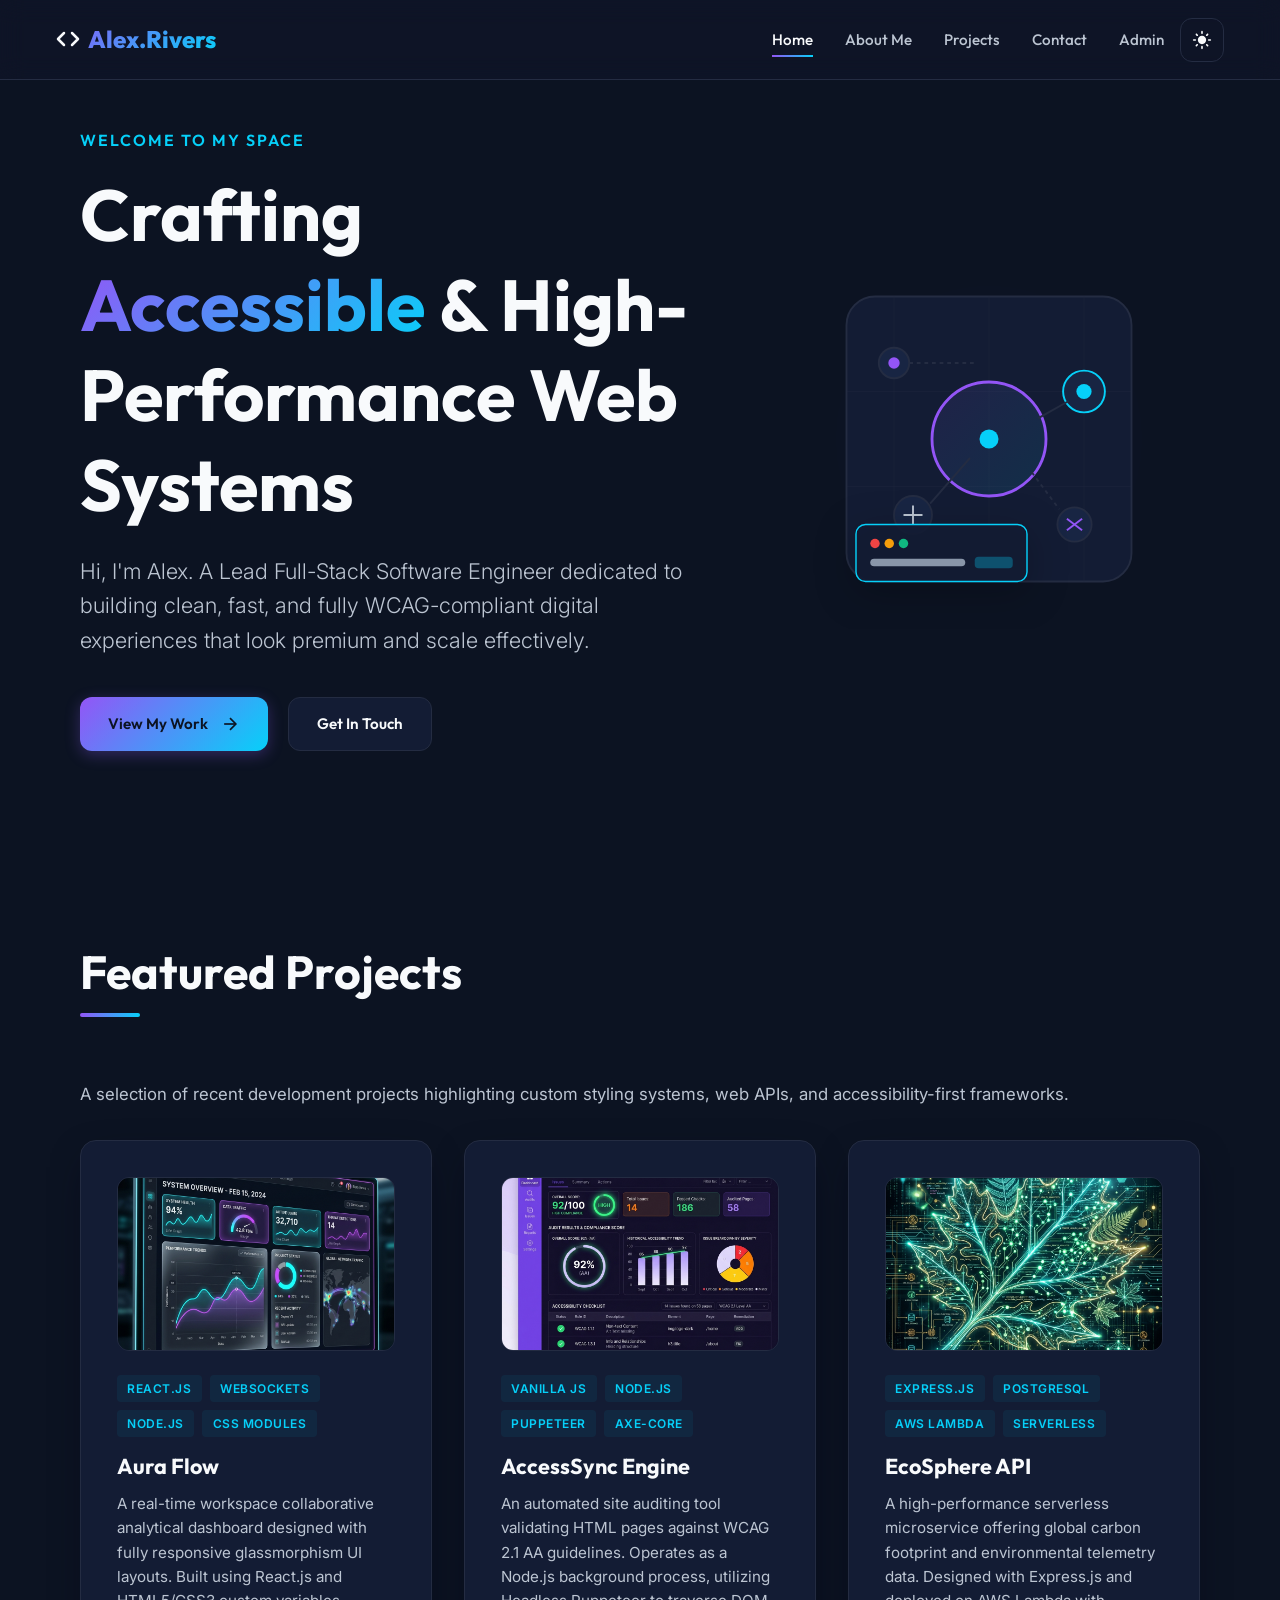
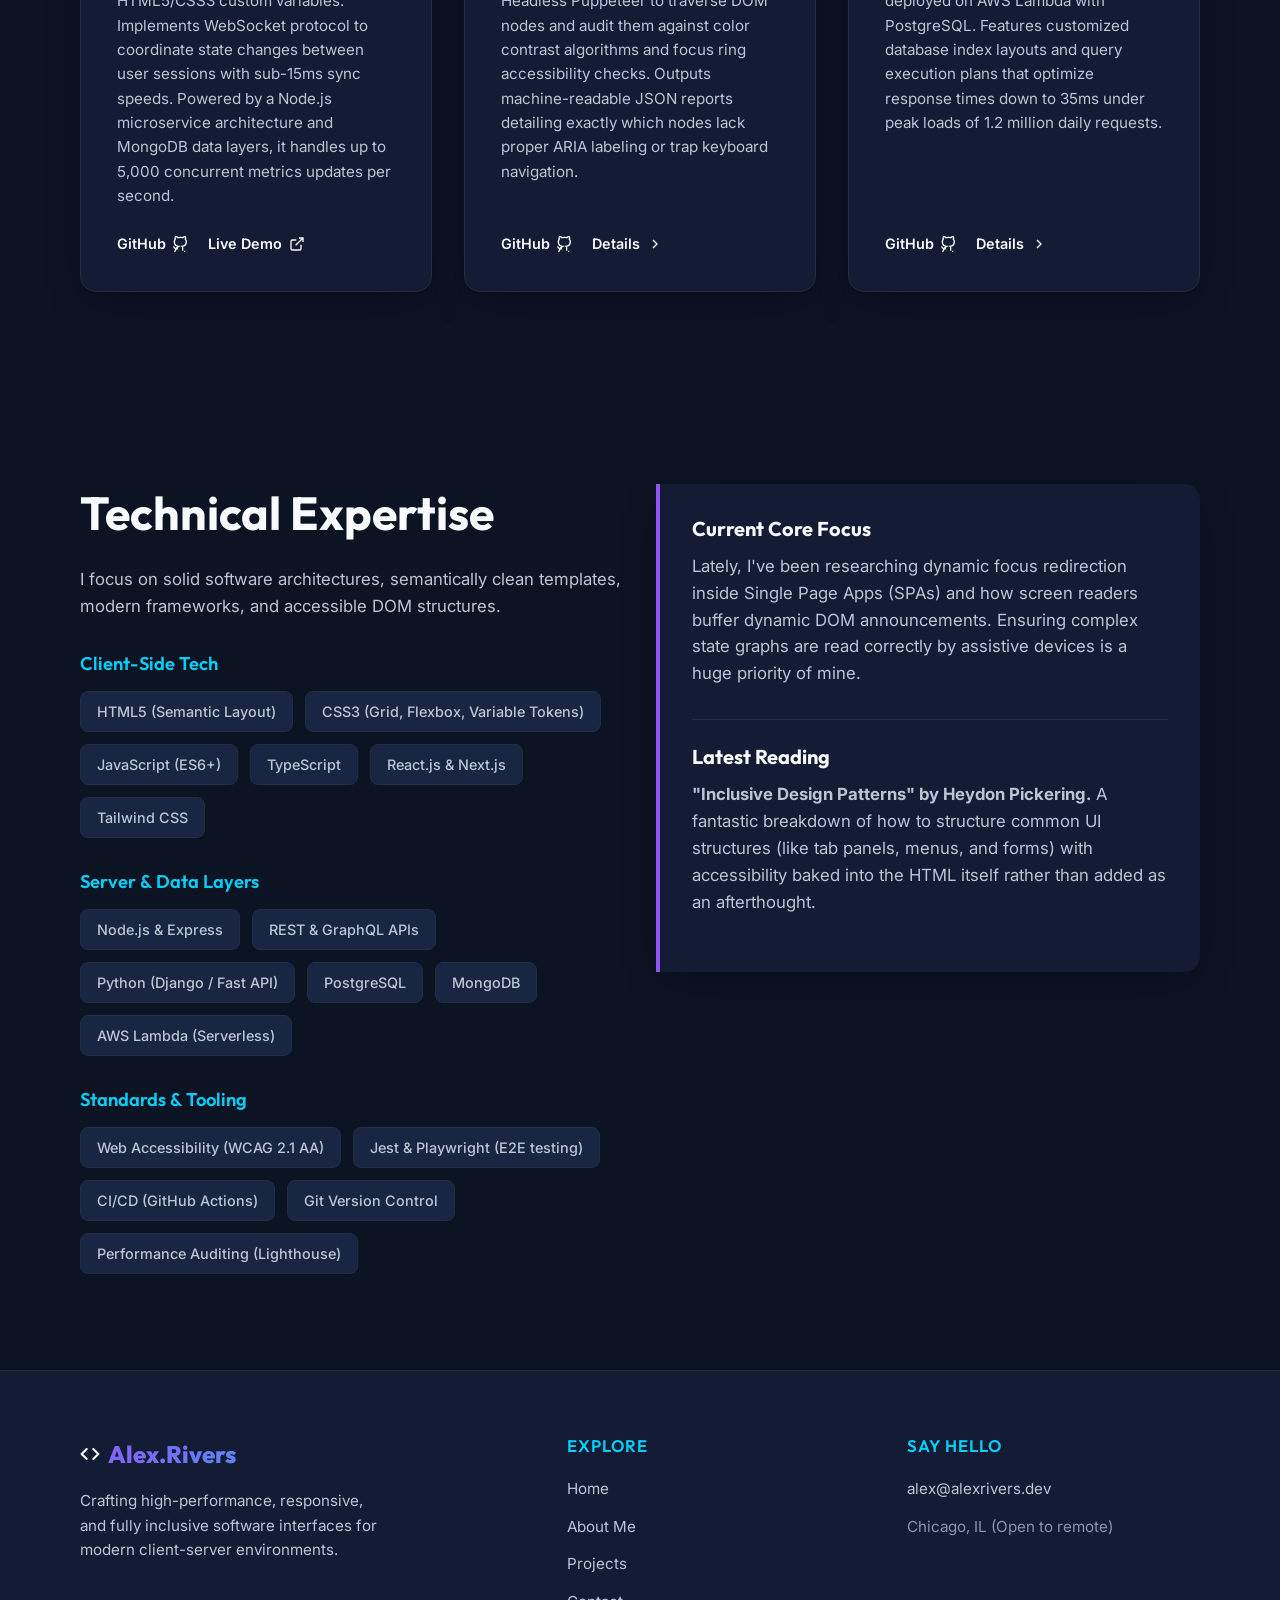
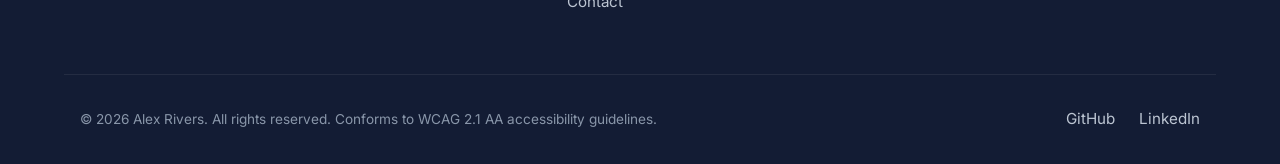
==== index.html @ 359af40b "Add files via upload" ====
<!DOCTYPE html>
<html lang="en">
<head>
  <meta charset="UTF-8">
  <meta name="viewport" content="width=device-width, initial-scale=1.0">
  
  <!-- SEO Meta Tags -->
  <title>Alex Rivers | Lead Full-Stack Engineer & Accessibility Advocate</title>
  <meta name="description" content="Portfolio of Alex Rivers, a Lead Full-Stack Software Engineer specializing in modern JavaScript/TypeScript, React, Node.js, and semantic web accessibility.">
  <meta name="keywords" content="Alex Rivers, Full Stack Developer, Software Engineer, React Developer, Accessibility Specialist, WCAG Compliance, Web Developer Portfolio">
  <meta name="author" content="Alex Rivers">
  <meta name="robots" content="index, follow">
  
  <!-- Open Graph / Facebook Meta Tags -->
  <meta property="og:type" content="website">
  <meta property="og:url" content="https://alexrivers.dev/">
  <meta property="og:title" content="Alex Rivers | Lead Full-Stack Engineer & Accessibility Advocate">
  <meta property="og:description" content="Portfolio of Alex Rivers, a Lead Full-Stack Software Engineer specializing in modern JavaScript/TypeScript, React, Node.js, and semantic web accessibility.">
  <meta property="og:image" content="assets/images/profile.png">
  
  <!-- Twitter Card Meta Tags -->
  <meta name="twitter:card" content="summary_large_image">
  <meta name="twitter:title" content="Alex Rivers | Lead Full-Stack Engineer & Accessibility Advocate">
  <meta name="twitter:description" content="Portfolio of Alex Rivers, a Lead Full-Stack Software Engineer specializing in modern JavaScript/TypeScript, React, Node.js, and semantic web accessibility.">
  <meta name="twitter:image" content="assets/images/profile.png">
  
  <!-- Stylesheets -->
  <link rel="stylesheet" href="assets/css/styles.css">
</head>
<body>

  <!-- Keyboard Accessibility: Skip to Main Content Link -->
  <a href="#main-content" class="skip-link">Skip to main content</a>

  <!-- Header Navigation Landmark -->
  <header class="header">
    <div class="container nav-container">
      <!-- Logo Branding -->
      <a href="index.html" class="logo" aria-label="Alex Rivers Home">
        <svg width="24" height="24" viewBox="0 0 24 24" fill="none" stroke="currentColor" stroke-width="2.5" stroke-linecap="round" stroke-linejoin="round" aria-hidden="true">
          <polyline points="16 18 22 12 16 6"></polyline>
          <polyline points="8 6 2 12 8 18"></polyline>
        </svg>
        <span>Alex.Rivers</span>
      </a>

      <!-- Navigation & Action Controls -->
      <div class="nav-actions">
        <nav aria-label="Primary site navigation">
          <ul id="nav-links" class="nav-links">
            <li><a href="index.html" class="nav-link">Home</a></li>
            <li><a href="about.html" class="nav-link">About Me</a></li>
            <li><a href="projects.html" class="nav-link">Projects</a></li>
            <li><a href="contact.html" class="nav-link">Contact</a></li>
            <li><a href="admin.html" class="nav-link">Admin</a></li>
          </ul>
        </nav>

        <!-- Theme Toggle Switch -->
        <button id="theme-toggle" class="theme-toggle" aria-label="Switch to light theme" title="Switch to light theme">
          <svg class="sun-icon" viewBox="0 0 24 24" aria-hidden="true">
            <path d="M12 7c-2.76 0-5 2.24-5 5s2.24 5 5 5 5-2.24 5-5-2.24-5-5-5zM2 13h2c.55 0 1-.45 1-1s-.45-1-1-1H2c-.55 0-1 .45-1 1s.45 1 1 1zm18 0h2c.55 0 1-.45 1-1s-.45-1-1-1h-2c-.55 0-1 .45-1 1s.45 1 1 1zM11 2v2c0 .55.45 1 1 1s1-.45 1-1V2c0-.55-.45-1-1-1s-1 .45-1 1zm0 18v2c0 .55.45 1 1 1s1-.45 1-1v-2c0-.55-.45-1-1-1s-1 .45-1 1zM5.99 4.58c-.39-.39-1.03-.39-1.41 0s-.39 1.03 0 1.41l1.06 1.06c.39.39 1.03.39 1.41 0s.39-1.03 0-1.41L5.99 4.58zm12.37 12.37c-.39-.39-1.03-.39-1.41 0s-.39 1.03 0 1.41l1.06 1.06c.39.39 1.03.39 1.41 0s.39-1.03 0-1.41l-1.06-1.06zm1.06-12.37c-.39-.39-1.02-.39-1.41 0l-1.06 1.06c-.39.39-.39 1.03 0 1.41s1.03.39 1.41 0l1.06-1.06c.38-.38.38-1.02 0-1.41zM6.99 17.01c-.39-.39-1.03-.39-1.41 0l-1.06 1.06c-.39.39-.39 1.03 0 1.41s1.03.39 1.41 0l1.06-1.06c.39-.38.39-1.02 0-1.41z"/>
          </svg>
          <svg class="moon-icon" viewBox="0 0 24 24" aria-hidden="true">
            <path d="M12.3 22c4.4 0 8.3-2.7 9.8-6.7-1.1.5-2.4.7-3.7.7-5.5 0-10-4.5-10-10 0-1.3.2-2.6.7-3.7C5.1 3.7 2.4 7.6 2.4 12c0 5.5 4.5 10 9.9 10z"/>
          </svg>
        </button>

        <!-- Mobile Hamburg Menu Toggle -->
        <button id="menu-toggle" class="menu-toggle" aria-expanded="false" aria-controls="nav-links" aria-label="Open mobile navigation menu" title="Open navigation menu">
          <svg width="24" height="24" viewBox="0 0 24 24" fill="none" stroke="currentColor" stroke-width="2" stroke-linecap="round" stroke-linejoin="round" aria-hidden="true">
            <path d="M4 6h16"></path>
            <path d="M4 12h16"></path>
            <path d="M4 18h16"></path>
          </svg>
        </button>
      </div>
    </div>
  </header>

  <!-- Main Content Area Landmark -->
  <main id="main-content" class="container">
    
    <!-- Hero Section -->
    <section class="section hero-grid" aria-label="Welcome and introduction">
      <div class="hero-content reveal">
        <span class="hero-tagline">Welcome to my space</span>
        <h1 class="hero-title">Crafting <span>Accessible</span> & High-Performance Web Systems</h1>
        <p class="lead">Hi, I'm Alex. A Lead Full-Stack Software Engineer dedicated to building clean, fast, and fully WCAG-compliant digital experiences that look premium and scale effectively.</p>
        <div class="hero-actions">
          <a href="projects.html" class="btn btn-primary" aria-label="Browse all engineering projects">
            <span>View My Work</span>
            <svg class="btn-icon" viewBox="0 0 24 24" aria-hidden="true">
              <line x1="5" y1="12" x2="19" y2="12"></line>
              <polyline points="12 5 19 12 12 19"></polyline>
            </svg>
          </a>
          <a href="contact.html" class="btn btn-secondary" aria-label="Contact Alex Rivers">
            <span>Get In Touch</span>
          </a>
        </div>
      </div>

      <div class="hero-visual reveal reveal-delay-2">
        <div class="hero-glow-bg" aria-hidden="true"></div>
        <!-- Stylized abstract SVG illustration reflecting frontend accessibility and clean backend nodes -->
        <svg class="hero-illustration" viewBox="0 0 400 400" fill="none" xmlns="http://www.w3.org/2000/svg" role="img" aria-label="Abstract software architecture illustration representing serverless nodes and user interface overlays">
          <rect x="50" y="50" width="300" height="300" rx="30" fill="var(--bg-secondary)" stroke="var(--border-color)" stroke-width="2"/>
          <!-- Grid backdrop -->
          <path d="M100 50v300M200 50v300M300 50v300M50 150h300M50 250h300" stroke="var(--border-color)" stroke-opacity="0.3" stroke-width="1"/>
          <!-- Code structures -->
          <circle cx="200" cy="200" r="60" fill="url(#violetGradient)" fill-opacity="0.1" stroke="var(--accent-primary)" stroke-width="3"/>
          <circle cx="200" cy="200" r="10" fill="var(--accent-secondary)"/>
          
          <!-- Outer floating nodes -->
          <circle cx="100" cy="120" r="16" fill="var(--bg-tertiary)" stroke="var(--border-color)" stroke-width="2"/>
          <circle cx="100" cy="120" r="6" fill="var(--accent-primary)"/>
          <path d="M116 120h68" stroke="var(--border-color)" stroke-width="2" stroke-dasharray="4 4"/>
          
          <circle cx="300" cy="150" r="22" fill="var(--bg-tertiary)" stroke="var(--accent-secondary)" stroke-width="2"/>
          <circle cx="300" cy="150" r="8" fill="var(--accent-secondary)"/>
          <path d="M252 178l32-18" stroke="var(--border-color)" stroke-width="2"/>

          <circle cx="120" cy="280" r="20" fill="var(--bg-tertiary)" stroke="var(--border-color)" stroke-width="2"/>
          <path d="M110 280h20M120 270v20" stroke="var(--text-secondary)" stroke-width="2"/>
          <path d="M138 268l42-48" stroke="var(--border-color)" stroke-width="2"/>

          <circle cx="290" cy="290" r="18" fill="var(--bg-tertiary)" stroke="var(--border-color)" stroke-width="2"/>
          <path d="M282 284l16 12M298 284l-16 12" stroke="var(--accent-primary)" stroke-width="2"/>
          <path d="M245 235l29 39" stroke="var(--border-color)" stroke-width="2" stroke-dasharray="4 4"/>

          <!-- UI Window Overlay -->
          <g transform="translate(60, 290)" filter="drop-shadow(0 10px 20px rgba(0,0,0,0.25))">
            <rect width="180" height="60" rx="10" fill="var(--bg-secondary)" fill-opacity="0.9" stroke="var(--accent-secondary)" stroke-width="1.5"/>
            <circle cx="20" cy="20" r="5" fill="#ef4444"/>
            <circle cx="35" cy="20" r="5" fill="#f59e0b"/>
            <circle cx="50" cy="20" r="5" fill="#10b981"/>
            <rect x="15" y="36" width="100" height="8" rx="4" fill="var(--text-muted)"/>
            <rect x="125" y="34" width="40" height="12" rx="4" fill="var(--accent-secondary)" fill-opacity="0.3"/>
          </g>
          
          <!-- Definitions -->
          <defs>
            <linearGradient id="violetGradient" x1="140" y1="140" x2="260" y2="260" gradientUnits="userSpaceOnUse">
              <stop stop-color="var(--accent-primary)"/>
              <stop offset="1" stop-color="var(--accent-secondary)"/>
            </linearGradient>
          </defs>
        </svg>
      </div>
    </section>

    <!-- Featured Projects Grid section -->
    <section class="section" aria-labelledby="featured-projects-title">
      <div class="reveal">
        <h2 id="featured-projects-title" class="section-title">Featured Projects</h2>
        <p>A selection of recent development projects highlighting custom styling systems, web APIs, and accessibility-first frameworks.</p>
      </div>

      <div id="featured-projects-grid" class="grid-3 reveal reveal-delay-2" style="margin-top: 2rem;">
        
        <!-- Project 1 -->
        <article class="card project-card">
          <div class="project-image-wrapper">
            <img src="assets/images/aura-flow.png" alt="Visual mockup of Aura Flow workspace analytics dashboard" class="project-image" loading="lazy">
          </div>
          <div class="project-tags">
            <span class="project-tag">HTML5 / CSS3</span>
            <span class="project-tag">WebSockets</span>
            <span class="project-tag">React</span>
          </div>
          <h3 class="project-title">Aura Flow</h3>
          <p class="project-description">A real-time workspace collaborative analytical dashboard designed with fully responsive glassmorphism UI layouts.</p>
          <div class="project-links">
            <a href="https://github.com" class="project-link" target="_blank" rel="noopener" aria-label="View Aura Flow source code on GitHub">
              <span>GitHub</span>
              <svg width="16" height="16" viewBox="0 0 24 24" fill="none" stroke="currentColor" stroke-width="2" stroke-linecap="round" stroke-linejoin="round" aria-hidden="true"><path d="M9 19c-5 1.5-5-2.5-7-3m14 6v-3.87a3.37 3.37 0 0 0-.94-2.61c3.14-.35 6.44-1.54 6.44-7A5.44 5.44 0 0 0 20 4.77 5.07 5.07 0 0 0 19.91 1S18.73.65 16 2.48a13.38 13.38 0 0 0-7 0C6.27.65 5.09 1 5.09 1A5.07 5.07 0 0 0 5 4.77a5.44 5.44 0 0 0-1.5 3.78c0 5.42 3.3 6.61 6.44 7A3.37 3.37 0 0 0 9 18.13V22"></path></svg>
            </a>
            <a href="projects.html" class="project-link" aria-label="Read details about Aura Flow project">
              <span>Details</span>
              <svg width="16" height="16" viewBox="0 0 24 24" fill="none" stroke="currentColor" stroke-width="2" stroke-linecap="round" stroke-linejoin="round" aria-hidden="true"><polyline points="9 18 15 12 9 6"></polyline></svg>
            </a>
          </div>
        </article>

        <!-- Project 2 -->
        <article class="card project-card">
          <div class="project-image-wrapper">
            <img src="assets/images/access-sync.png" alt="User interface details of AccessSync compliance auditor reporting tool" class="project-image" loading="lazy">
          </div>
          <div class="project-tags">
            <span class="project-tag">Vanilla JS</span>
            <span class="project-tag">Node.js</span>
            <span class="project-tag">Puppeteer</span>
          </div>
          <h3 class="project-title">AccessSync Engine</h3>
          <p class="project-description">An automated site auditor tool validating DOM nodes against WCAG 2.1 contrast rules and accessibility criteria.</p>
          <div class="project-links">
            <a href="https://github.com" class="project-link" target="_blank" rel="noopener" aria-label="View AccessSync source code on GitHub">
              <span>GitHub</span>
              <svg width="16" height="16" viewBox="0 0 24 24" fill="none" stroke="currentColor" stroke-width="2" stroke-linecap="round" stroke-linejoin="round" aria-hidden="true"><path d="M9 19c-5 1.5-5-2.5-7-3m14 6v-3.87a3.37 3.37 0 0 0-.94-2.61c3.14-.35 6.44-1.54 6.44-7A5.44 5.44 0 0 0 20 4.77 5.07 5.07 0 0 0 19.91 1S18.73.65 16 2.48a13.38 13.38 0 0 0-7 0C6.27.65 5.09 1 5.09 1A5.07 5.07 0 0 0 5 4.77a5.44 5.44 0 0 0-1.5 3.78c0 5.42 3.3 6.61 6.44 7A3.37 3.37 0 0 0 9 18.13V22"></path></svg>
            </a>
            <a href="projects.html" class="project-link" aria-label="Read details about AccessSync project">
              <span>Details</span>
              <svg width="16" height="16" viewBox="0 0 24 24" fill="none" stroke="currentColor" stroke-width="2" stroke-linecap="round" stroke-linejoin="round" aria-hidden="true"><polyline points="9 18 15 12 9 6"></polyline></svg>
            </a>
          </div>
        </article>

        <!-- Project 3 -->
        <article class="card project-card">
          <div class="project-image-wrapper">
            <img src="assets/images/ecosphere.png" alt="Diagram visualization of carbon-neutral EcoSphere microservice nodes" class="project-image" loading="lazy">
          </div>
          <div class="project-tags">
            <span class="project-tag">Express.js</span>
            <span class="project-tag">AWS Lambda</span>
            <span class="project-tag">PostgreSQL</span>
          </div>
          <h3 class="project-title">EcoSphere API</h3>
          <p class="project-description">A high-performance serverless microservice offering environmental data analytics with optimized query execution.</p>
          <div class="project-links">
            <a href="https://github.com" class="project-link" target="_blank" rel="noopener" aria-label="View EcoSphere source code on GitHub">
              <span>GitHub</span>
              <svg width="16" height="16" viewBox="0 0 24 24" fill="none" stroke="currentColor" stroke-width="2" stroke-linecap="round" stroke-linejoin="round" aria-hidden="true"><path d="M9 19c-5 1.5-5-2.5-7-3m14 6v-3.87a3.37 3.37 0 0 0-.94-2.61c3.14-.35 6.44-1.54 6.44-7A5.44 5.44 0 0 0 20 4.77 5.07 5.07 0 0 0 19.91 1S18.73.65 16 2.48a13.38 13.38 0 0 0-7 0C6.27.65 5.09 1 5.09 1A5.07 5.07 0 0 0 5 4.77a5.44 5.44 0 0 0-1.5 3.78c0 5.42 3.3 6.61 6.44 7A3.37 3.37 0 0 0 9 18.13V22"></path></svg>
            </a>
            <a href="projects.html" class="project-link" aria-label="Read details about EcoSphere project">
              <span>Details</span>
              <svg width="16" height="16" viewBox="0 0 24 24" fill="none" stroke="currentColor" stroke-width="2" stroke-linecap="round" stroke-linejoin="round" aria-hidden="true"><polyline points="9 18 15 12 9 6"></polyline></svg>
            </a>
          </div>
        </article>

      </div>
    </section>

    <!-- Skills and Sidebar Section -->
    <section class="section grid-2" aria-label="Skills overview and focus highlights">
      
      <!-- Skills Section -->
      <div class="reveal">
        <h2 id="skills-title">Technical Expertise</h2>
        <p>I focus on solid software architectures, semantically clean templates, modern frameworks, and accessible DOM structures.</p>
        
        <div style="margin-top: 2rem;">
          <!-- Frontend List -->
          <div class="skills-category">
            <h3 class="skills-category-title">Client-Side Tech</h3>
            <ul class="skills-list" aria-label="Client side languages and libraries">
              <li class="skill-tag">HTML5 (Semantic Layout)</li>
              <li class="skill-tag">CSS3 (Grid, Flexbox, Variable Tokens)</li>
              <li class="skill-tag">JavaScript (ES6+)</li>
              <li class="skill-tag">TypeScript</li>
              <li class="skill-tag">React.js & Next.js</li>
              <li class="skill-tag">Tailwind CSS</li>
            </ul>
          </div>

          <!-- Backend List -->
          <div class="skills-category">
            <h3 class="skills-category-title">Server & Data Layers</h3>
            <ul class="skills-list" aria-label="Server and database technologies">
              <li class="skill-tag">Node.js & Express</li>
              <li class="skill-tag">REST & GraphQL APIs</li>
              <li class="skill-tag">Python (Django / Fast API)</li>
              <li class="skill-tag">PostgreSQL</li>
              <li class="skill-tag">MongoDB</li>
              <li class="skill-tag">AWS Lambda (Serverless)</li>
            </ul>
          </div>

          <!-- Quality List -->
          <div class="skills-category">
            <h3 class="skills-category-title">Standards & Tooling</h3>
            <ul class="skills-list" aria-label="Testing and quality tooling">
              <li class="skill-tag">Web Accessibility (WCAG 2.1 AA)</li>
              <li class="skill-tag">Jest & Playwright (E2E testing)</li>
              <li class="skill-tag">CI/CD (GitHub Actions)</li>
              <li class="skill-tag">Git Version Control</li>
              <li class="skill-tag">Performance Auditing (Lighthouse)</li>
            </ul>
          </div>
        </div>
      </div>

      <!-- Semantic Sidebar (Aside element) -->
      <aside class="sidebar-aside reveal reveal-delay-2" aria-labelledby="aside-heading">
        <h2 id="aside-heading" class="sr-only">Focus and Updates</h2>
        <div class="aside-block">
          <h3>Current Core Focus</h3>
          <p>Lately, I've been researching dynamic focus redirection inside Single Page Apps (SPAs) and how screen readers buffer dynamic DOM announcements. Ensuring complex state graphs are read correctly by assistive devices is a huge priority of mine.</p>
        </div>
        <div class="aside-block" style="margin-top: 2rem; border-top: 1px solid var(--border-color); padding-top: 1.5rem;">
          <h3>Latest Reading</h3>
          <p><strong>"Inclusive Design Patterns" by Heydon Pickering.</strong> A fantastic breakdown of how to structure common UI structures (like tab panels, menus, and forms) with accessibility baked into the HTML itself rather than added as an afterthought.</p>
        </div>
      </aside>

    </section>

  </main>

  <!-- Footer Landmark -->
  <footer class="footer">
    <div class="container footer-grid">
      <!-- Brand column -->
      <div class="footer-brand">
        <a href="index.html" class="logo" aria-label="Alex Rivers Home">
          <svg width="20" height="20" viewBox="0 0 24 24" fill="none" stroke="currentColor" stroke-width="2.5" stroke-linecap="round" stroke-linejoin="round" aria-hidden="true">
            <polyline points="16 18 22 12 16 6"></polyline>
            <polyline points="8 6 2 12 8 18"></polyline>
          </svg>
          <span>Alex.Rivers</span>
        </a>
        <p>Crafting high-performance, responsive, and fully inclusive software interfaces for modern client-server environments.</p>
      </div>

      <!-- Links Column 1 -->
      <div class="footer-nav">
        <h3 class="footer-nav-title">Explore</h3>
        <ul class="footer-nav-list" aria-label="Footer site navigation links">
          <li><a href="index.html" class="footer-nav-link">Home</a></li>
          <li><a href="about.html" class="footer-nav-link">About Me</a></li>
          <li><a href="projects.html" class="footer-nav-link">Projects</a></li>
          <li><a href="contact.html" class="footer-nav-link">Contact</a></li>
        </ul>
      </div>

      <!-- Contact Info / Brief -->
      <div class="footer-nav">
        <h3 class="footer-nav-title">Say Hello</h3>
        <ul class="footer-nav-list" aria-label="Contact quick links">
          <li><a href="mailto:alex@alexrivers.dev" class="footer-nav-link">alex@alexrivers.dev</a></li>
          <li><span class="footer-nav-link" style="color: var(--text-muted); cursor: default;">Chicago, IL (Open to remote)</span></li>
        </ul>
      </div>
    </div>

    <!-- Copyright & Legal -->
    <div class="container footer-bottom">
      <div class="footer-copyright">
        &copy; 2026 Alex Rivers. All rights reserved. Conforms to WCAG 2.1 AA accessibility guidelines.
      </div>
      <div class="footer-bottom-links">
        <a href="https://github.com" target="_blank" rel="noopener" class="footer-nav-link" aria-label="Visit Alex Rivers GitHub profile">GitHub</a>
        <a href="https://linkedin.com" target="_blank" rel="noopener" class="footer-nav-link" aria-label="Visit Alex Rivers LinkedIn profile">LinkedIn</a>
      </div>
    </div>
  </footer>

  <!-- Scripts -->
  <script src="assets/js/portfolio-data.js"></script>
  <script src="assets/js/main.js"></script>
</body>
</html>
---- assets/css/styles.css ----
/* ==========================================================================
   DESIGN SYSTEM & VARIABLES
   ========================================================================== */
@import url('https://fonts.googleapis.com/css2?family=Inter:wght@300;400;500;600&family=Outfit:wght@400;500;600;700;800&display=swap');

:root {
  /* Fonts */
  --font-heading: 'Outfit', -apple-system, BlinkMacSystemFont, "Segoe UI", Roboto, Helvetica, Arial, sans-serif;
  --font-body: 'Inter', -apple-system, BlinkMacSystemFont, "Segoe UI", Roboto, Helvetica, Arial, sans-serif;

  /* Theme Tokens - Dark (Default) */
  --bg-primary: hsl(222, 47%, 9%);
  --bg-secondary: hsl(223, 47%, 14%);
  --bg-tertiary: hsl(223, 47%, 18%);
  --text-primary: hsl(210, 40%, 98%);
  --text-secondary: hsl(215, 20%, 78%);
  --text-muted: hsl(215, 16%, 60%);
  --accent-primary: hsl(263, 90%, 65%); /* Violet */
  --accent-secondary: hsl(190, 95%, 50%); /* Cyan */
  --accent-primary-rgb: 139, 92, 246;
  --accent-secondary-rgb: 6, 182, 212;
  --border-color: hsl(223, 30%, 20%);
  --border-focus: hsl(190, 95%, 50%);
  --card-shadow: 0 12px 40px -15px rgba(2, 6, 23, 0.8);
  --card-shadow-hover: 0 20px 40px -10px rgba(139, 92, 246, 0.2);
  --glow-opacity: 0.12;
  --overlay-bg: rgba(9, 11, 20, 0.8);

  /* Transitions */
  --transition-fast: 0.2s cubic-bezier(0.16, 1, 0.3, 1);
  --transition-normal: 0.4s cubic-bezier(0.16, 1, 0.3, 1);
  --transition-slow: 0.8s cubic-bezier(0.16, 1, 0.3, 1);

  /* Spacing */
  --container-max-width: 1200px;
  --header-height: 80px;
}

/* Theme Override - Light */
[data-theme="light"] {
  --bg-primary: hsl(210, 40%, 98%);
  --bg-secondary: hsl(0, 0%, 100%);
  --bg-tertiary: hsl(214, 32%, 91%);
  --text-primary: hsl(222, 47%, 11%);
  --text-secondary: hsl(223, 30%, 28%);
  --text-muted: hsl(223, 16%, 48%);
  --accent-primary: hsl(262, 80%, 52%);
  --accent-secondary: hsl(190, 90%, 42%);
  --accent-primary-rgb: 109, 40, 217;
  --accent-secondary-rgb: 13, 148, 136;
  --border-color: hsl(214, 32%, 86%);
  --border-focus: hsl(262, 80%, 52%);
  --card-shadow: 0 10px 30px -10px rgba(0, 0, 0, 0.06);
  --card-shadow-hover: 0 20px 45px -10px rgba(109, 40, 217, 0.15);
  --glow-opacity: 0.04;
  --overlay-bg: rgba(248, 249, 250, 0.8);
}

/* ==========================================================================
   RESET & BASE STYLES
   ========================================================================== */
*, *::before, *::after {
  box-sizing: border-box;
  margin: 0;
  padding: 0;
}

html {
  scroll-behavior: smooth;
  font-size: 16px;
  -webkit-text-size-adjust: 100%;
}

body {
  font-family: var(--font-body);
  background-color: var(--bg-primary);
  color: var(--text-primary);
  line-height: 1.6;
  overflow-x: hidden;
  transition: background-color var(--transition-normal), color var(--transition-normal);
}

/* Focus styles (Keyboard Accessibility) */
button:focus,
a:focus,
input:focus,
textarea:focus,
select:focus {
  outline: none;
}

button:focus-visible,
a:focus-visible,
input:focus-visible,
textarea:focus-visible,
select:focus-visible {
  outline: 2px solid var(--accent-secondary);
  outline-offset: 4px;
}

/* Screen reader utility class */
.sr-only {
  position: absolute;
  width: 1px;
  height: 1px;
  padding: 0;
  margin: -1px;
  overflow: hidden;
  clip: rect(0, 0, 0, 0);
  white-space: nowrap;
  border: 0;
}

/* Scrollbar Styles */
::-webkit-scrollbar {
  width: 10px;
}
::-webkit-scrollbar-track {
  background: var(--bg-primary);
}
::-webkit-scrollbar-thumb {
  background: var(--border-color);
  border-radius: 5px;
  border: 2px solid var(--bg-primary);
}
::-webkit-scrollbar-thumb:hover {
  background: var(--text-muted);
}

/* Typography */
h1, h2, h3, h4, h5, h6 {
  font-family: var(--font-heading);
  font-weight: 700;
  line-height: 1.25;
  color: var(--text-primary);
  margin-bottom: 1rem;
}

h1 { font-size: clamp(2.5rem, 5vw + 1rem, 4.5rem); }
h2 { font-size: clamp(2rem, 3vw + 0.5rem, 3rem); position: relative; padding-bottom: 0.5rem; }
h3 { font-size: clamp(1.35rem, 2vw + 0.2rem, 1.85rem); }
h4 { font-size: 1.25rem; }

p {
  color: var(--text-secondary);
  margin-bottom: 1.5rem;
  font-size: 1.05rem;
}

p.lead {
  font-size: clamp(1.1rem, 1.5vw + 0.5rem, 1.35rem);
  color: var(--text-secondary);
  font-weight: 300;
}

a {
  color: var(--accent-primary);
  text-decoration: none;
  transition: color var(--transition-fast);
}

a:hover {
  color: var(--accent-secondary);
}

img {
  max-width: 100%;
  height: auto;
  display: block;
}

li {
  list-style: none;
}

/* ==========================================================================
   LAYOUT STRUCTURE
   ========================================================================== */
.container {
  width: 90%;
  max-width: var(--container-max-width);
  margin: 0 auto;
  padding: 0 1rem;
}

.section {
  padding: 8rem 0 4rem 0;
  position: relative;
}

.section-title {
  margin-bottom: 3.5rem;
  text-align: left;
}

.section-title::after {
  content: '';
  display: block;
  width: 60px;
  height: 4px;
  background: linear-gradient(90deg, var(--accent-primary), var(--accent-secondary));
  margin-top: 0.75rem;
  border-radius: 2px;
}

.section-title.center {
  text-align: center;
}

.section-title.center::after {
  margin: 0.75rem auto 0 auto;
}

/* ==========================================================================
   HEADER & NAVIGATION
   ========================================================================== */
.header {
  position: fixed;
  top: 0;
  left: 0;
  width: 100%;
  height: var(--header-height);
  background-color: rgba(var(--accent-primary-rgb), 0.02);
  backdrop-filter: blur(12px);
  -webkit-backdrop-filter: blur(12px);
  border-bottom: 1px solid var(--border-color);
  z-index: 1000;
  display: flex;
  align-items: center;
  transition: background-color var(--transition-normal), border-color var(--transition-normal);
}

.header.scrolled {
  background-color: var(--bg-primary);
  border-bottom-color: var(--border-color);
  box-shadow: 0 4px 30px rgba(0, 0, 0, 0.03);
}

.nav-container {
  display: flex;
  justify-content: space-between;
  align-items: center;
  width: 100%;
}

.logo {
  font-family: var(--font-heading);
  font-weight: 800;
  font-size: 1.5rem;
  color: var(--text-primary);
  background: linear-gradient(135deg, var(--accent-primary), var(--accent-secondary));
  -webkit-background-clip: text;
  -webkit-text-fill-color: transparent;
  display: flex;
  align-items: center;
  gap: 0.5rem;
}

.nav-links {
  display: flex;
  align-items: center;
  gap: 2rem;
}

.nav-link {
  font-family: var(--font-heading);
  font-weight: 500;
  font-size: 0.95rem;
  color: var(--text-secondary);
  position: relative;
  padding: 0.5rem 0;
  transition: color var(--transition-fast);
}

.nav-link:hover {
  color: var(--text-primary);
}

.nav-link::after {
  content: '';
  position: absolute;
  bottom: 0;
  left: 0;
  width: 100%;
  height: 2px;
  background: linear-gradient(90deg, var(--accent-primary), var(--accent-secondary));
  transform: scaleX(0);
  transform-origin: right;
  transition: transform var(--transition-normal);
}

.nav-link:hover::after,
.nav-link.active::after {
  transform: scaleX(1);
  transform-origin: left;
}

.nav-link.active {
  color: var(--text-primary);
}

/* Controls (Theme Toggle & Menu) */
.nav-actions {
  display: flex;
  align-items: center;
  gap: 1rem;
}

.theme-toggle {
  background: none;
  border: 1px solid var(--border-color);
  color: var(--text-primary);
  width: 44px;
  height: 44px;
  border-radius: 12px;
  cursor: pointer;
  display: flex;
  align-items: center;
  justify-content: center;
  transition: background-color var(--transition-fast), border-color var(--transition-fast);
}

.theme-toggle:hover {
  background-color: var(--bg-secondary);
  border-color: var(--text-muted);
}

.theme-toggle svg {
  width: 20px;
  height: 20px;
  fill: currentColor;
  transition: transform var(--transition-normal);
}

/* Toggle icon display based on active theme */
[data-theme="light"] .theme-toggle .sun-icon {
  display: none;
}
[data-theme="dark"] .theme-toggle .moon-icon {
  display: none;
}

.menu-toggle {
  display: none;
  background: none;
  border: 1px solid var(--border-color);
  color: var(--text-primary);
  width: 44px;
  height: 44px;
  border-radius: 12px;
  cursor: pointer;
  align-items: center;
  justify-content: center;
  transition: background-color var(--transition-fast);
}

.menu-toggle:hover {
  background-color: var(--bg-secondary);
}

/* ==========================================================================
   BUTTONS & INTERACTIVE ELEMENTS
   ========================================================================== */
.btn {
  display: inline-flex;
  align-items: center;
  justify-content: center;
  gap: 0.75rem;
  font-family: var(--font-heading);
  font-weight: 600;
  font-size: 0.95rem;
  padding: 0.85rem 1.75rem;
  border-radius: 12px;
  cursor: pointer;
  transition: transform var(--transition-fast), box-shadow var(--transition-fast), background var(--transition-fast), border var(--transition-fast);
  text-align: center;
}

.btn:active {
  transform: scale(0.98);
}

.btn-primary {
  background: linear-gradient(135deg, var(--accent-primary), var(--accent-secondary));
  color: hsl(222, 47%, 9%);
  border: none;
  box-shadow: 0 4px 15px rgba(var(--accent-primary-rgb), 0.3);
}

.btn-primary:hover {
  color: hsl(222, 47%, 9%);
  box-shadow: 0 6px 20px rgba(var(--accent-primary-rgb), 0.45);
}

[data-theme="light"] .btn-primary {
  color: #fff;
}
[data-theme="light"] .btn-primary:hover {
  color: #fff;
}

.btn-secondary {
  background-color: var(--bg-secondary);
  color: var(--text-primary);
  border: 1px solid var(--border-color);
}

.btn-secondary:hover {
  background-color: var(--bg-tertiary);
  border-color: var(--text-muted);
}

.btn-icon {
  width: 20px;
  height: 20px;
  stroke: currentColor;
  stroke-width: 2;
  fill: none;
}

/* ==========================================================================
   HERO SECTION
   ========================================================================== */
.hero-grid {
  display: grid;
  grid-template-columns: 1.2fr 0.8fr;
  gap: 4rem;
  align-items: center;
  min-height: calc(85vh - var(--header-height));
}

.hero-tagline {
  font-family: var(--font-heading);
  font-weight: 600;
  font-size: 1rem;
  color: var(--accent-secondary);
  text-transform: uppercase;
  letter-spacing: 2px;
  margin-bottom: 1rem;
  display: inline-block;
}

.hero-title {
  margin-bottom: 1.5rem;
}

.hero-title span {
  background: linear-gradient(135deg, var(--accent-primary), var(--accent-secondary));
  -webkit-background-clip: text;
  -webkit-text-fill-color: transparent;
}

.hero-actions {
  display: flex;
  gap: 1.25rem;
  margin-top: 2.5rem;
  flex-wrap: wrap;
}

.hero-visual {
  position: relative;
  display: flex;
  justify-content: center;
  align-items: center;
}

.hero-glow-bg {
  position: absolute;
  width: 320px;
  height: 320px;
  background: radial-gradient(circle, rgba(var(--accent-primary-rgb), 0.4) 0%, rgba(var(--accent-secondary-rgb), 0) 70%);
  filter: blur(40px);
  z-index: -1;
  opacity: var(--glow-opacity);
}

.hero-illustration {
  width: 100%;
  max-width: 380px;
  animation: float 6s ease-in-out infinite;
}

@keyframes float {
  0% { transform: translateY(0px); }
  50% { transform: translateY(-12px); }
  100% { transform: translateY(0px); }
}

/* ==========================================================================
   CARDS & GRIDS
   ========================================================================== */
.grid-2 {
  display: grid;
  grid-template-columns: repeat(2, 1fr);
  gap: 2rem;
}

.grid-3 {
  display: grid;
  grid-template-columns: repeat(3, 1fr);
  gap: 2rem;
}

.card {
  background-color: var(--bg-secondary);
  border: 1px solid var(--border-color);
  border-radius: 16px;
  padding: 2.25rem;
  box-shadow: var(--card-shadow);
  transition: transform var(--transition-normal), border-color var(--transition-normal), box-shadow var(--transition-normal);
  position: relative;
  transform-style: preserve-3d;
  will-change: transform;
}

.card::before {
  content: '';
  position: absolute;
  top: 0; left: 0; right: 0; bottom: 0;
  border-radius: inherit;
  background: radial-gradient(circle 220px at var(--mouse-x, 0px) var(--mouse-y, 0px), rgba(255, 255, 255, 0.06), transparent);
  opacity: 0;
  transition: opacity 0.3s;
  pointer-events: none;
  z-index: 3;
}

[data-theme="light"] .card::before {
  background: radial-gradient(circle 220px at var(--mouse-x, 0px) var(--mouse-y, 0px), rgba(var(--accent-primary-rgb), 0.06), transparent);
}

.card:hover::before {
  opacity: 1;
}

.card:hover {
  transform: translateY(-6px);
  border-color: var(--accent-primary);
  box-shadow: var(--card-shadow-hover);
}

@media (hover: hover) and (min-width: 768px) {
  .card:hover {
    transform: none; /* Disable standard translation if JS 3D tilt handles it */
  }
}

/* ==========================================================================
   ABOUT / BIO SECTION & TIMELINE
   ========================================================================== */
.about-grid {
  display: grid;
  grid-template-columns: 0.8fr 1.2fr;
  gap: 4rem;
  align-items: flex-start;
}

.about-photo-wrapper {
  position: relative;
  border-radius: 20px;
  overflow: hidden;
  border: 1px solid var(--border-color);
  box-shadow: var(--card-shadow);
}

.about-photo-wrapper::before {
  content: '';
  position: absolute;
  top: 0; left: 0; width: 100%; height: 100%;
  background: linear-gradient(135deg, rgba(var(--accent-primary-rgb), 0.25), rgba(var(--accent-secondary-rgb), 0.05));
  z-index: 1;
}

.about-photo {
  width: 100%;
  height: auto;
  object-fit: cover;
  transition: transform var(--transition-slow);
}

.about-photo-wrapper:hover .about-photo {
  transform: scale(1.04);
}

.bio-content h3 {
  margin-top: 1.5rem;
  margin-bottom: 0.75rem;
}

/* Skills Layout */
.skills-category {
  margin-bottom: 2rem;
}

.skills-category-title {
  font-family: var(--font-heading);
  font-size: 1.15rem;
  font-weight: 600;
  margin-bottom: 1rem;
  color: var(--accent-secondary);
}

.skills-list {
  display: flex;
  flex-wrap: wrap;
  gap: 0.75rem;
}

.skill-tag {
  background-color: var(--bg-tertiary);
  border: 1px solid var(--border-color);
  color: var(--text-secondary);
  padding: 0.5rem 1rem;
  border-radius: 8px;
  font-size: 0.9rem;
  font-weight: 500;
  display: flex;
  align-items: center;
  gap: 0.5rem;
  transition: background-color var(--transition-fast), border-color var(--transition-fast), color var(--transition-fast);
}

.skill-tag:hover {
  background-color: var(--bg-secondary);
  border-color: var(--accent-primary);
  color: var(--text-primary);
}

/* Timeline Layout */
.timeline {
  position: relative;
  padding-left: 2rem;
  margin-top: 2rem;
}

.timeline::before {
  content: '';
  position: absolute;
  top: 8px;
  left: 5px;
  width: 2px;
  height: calc(100% - 16px);
  background-color: var(--border-color);
}

.timeline-item {
  position: relative;
  margin-bottom: 2.5rem;
}

.timeline-item:last-child {
  margin-bottom: 0;
}

.timeline-marker {
  position: absolute;
  top: 6px;
  left: -2rem;
  width: 12px;
  height: 12px;
  border-radius: 50%;
  background-color: var(--accent-primary);
  border: 2px solid var(--bg-primary);
  margin-left: -0.27rem;
  transition: transform var(--transition-fast);
}

.timeline-item:hover .timeline-marker {
  transform: scale(1.3);
  background-color: var(--accent-secondary);
}

.timeline-date {
  font-family: var(--font-heading);
  font-size: 0.9rem;
  font-weight: 600;
  color: var(--accent-secondary);
  margin-bottom: 0.25rem;
}

.timeline-title {
  font-size: 1.2rem;
  margin-bottom: 0.35rem;
}

.timeline-company {
  font-size: 0.95rem;
  font-weight: 500;
  color: var(--text-muted);
  margin-bottom: 0.75rem;
}

/* ==========================================================================
   PROJECTS SECTION & CARDS
   ========================================================================== */
.project-card {
  display: flex;
  flex-direction: column;
  height: 100%;
}

.project-image-wrapper {
  position: relative;
  border-radius: 12px;
  overflow: hidden;
  margin-bottom: 1.5rem;
  aspect-ratio: 16/10;
  border: 1px solid var(--border-color);
}

.project-image {
  width: 100%;
  height: 100%;
  object-fit: cover;
  transition: transform var(--transition-slow);
}

.project-card:hover .project-image {
  transform: scale(1.03);
}

.project-tags {
  display: flex;
  flex-wrap: wrap;
  gap: 0.5rem;
  margin-bottom: 1rem;
}

.project-tag {
  font-size: 0.75rem;
  font-weight: 600;
  text-transform: uppercase;
  letter-spacing: 0.5px;
  color: var(--accent-secondary);
  background-color: rgba(var(--accent-secondary-rgb), 0.08);
  padding: 0.25rem 0.65rem;
  border-radius: 4px;
}

.project-title {
  margin-bottom: 0.75rem;
  font-size: 1.35rem;
}

.project-description {
  flex-grow: 1;
  font-size: 0.95rem;
  margin-bottom: 1.5rem;
}

.project-links {
  display: flex;
  gap: 1.25rem;
}

.project-link {
  font-size: 0.9rem;
  font-weight: 600;
  color: var(--text-primary);
  display: inline-flex;
  align-items: center;
  gap: 0.4rem;
}

.project-link:hover {
  color: var(--accent-primary);
}

/* Aside Info Card (Semantic Sidebar) */
.sidebar-aside {
  background-color: var(--bg-secondary);
  border-left: 4px solid var(--accent-primary);
  border-top-right-radius: 16px;
  border-bottom-right-radius: 16px;
  padding: 2rem;
  height: fit-content;
  box-shadow: var(--card-shadow);
}

.sidebar-aside h3 {
  font-size: 1.25rem;
  margin-bottom: 0.75rem;
}

/* ==========================================================================
   CONTACT FORM & INFO
   ========================================================================== */
.contact-grid {
  display: grid;
  grid-template-columns: 0.8fr 1.2fr;
  gap: 4rem;
}

.contact-info-list {
  margin-top: 2rem;
}

.contact-info-item {
  display: flex;
  align-items: flex-start;
  gap: 1.25rem;
  margin-bottom: 2rem;
}

.contact-info-icon-wrapper {
  width: 44px;
  height: 44px;
  background-color: var(--bg-secondary);
  border: 1px solid var(--border-color);
  border-radius: 12px;
  display: flex;
  align-items: center;
  justify-content: center;
  color: var(--accent-primary);
  flex-shrink: 0;
}

.contact-info-icon-wrapper svg {
  width: 20px;
  height: 20px;
  stroke: currentColor;
  stroke-width: 2;
  fill: none;
}

.contact-info-details h4 {
  font-size: 1.05rem;
  margin-bottom: 0.25rem;
}

.contact-info-details p,
.contact-info-details a {
  font-size: 0.95rem;
  color: var(--text-secondary);
  margin-bottom: 0;
}

.contact-social-links {
  display: flex;
  gap: 1rem;
  margin-top: 2.5rem;
}

.contact-social-btn {
  width: 44px;
  height: 44px;
  border-radius: 12px;
  border: 1px solid var(--border-color);
  background-color: var(--bg-secondary);
  color: var(--text-primary);
  display: flex;
  align-items: center;
  justify-content: center;
  transition: transform var(--transition-fast), border-color var(--transition-fast), color var(--transition-fast);
}

.contact-social-btn:hover {
  transform: translateY(-3px);
  border-color: var(--accent-primary);
  color: var(--accent-primary);
}

.contact-social-btn svg {
  width: 20px;
  height: 20px;
  stroke: currentColor;
  stroke-width: 2;
  fill: none;
}

/* Accessible Contact Form */
.form-group {
  margin-bottom: 1.5rem;
  position: relative;
}

.form-label {
  display: block;
  font-family: var(--font-heading);
  font-size: 0.9rem;
  font-weight: 600;
  margin-bottom: 0.5rem;
  color: var(--text-primary);
}

.form-input,
.form-textarea {
  width: 100%;
  font-family: var(--font-body);
  font-size: 0.95rem;
  background-color: var(--bg-secondary);
  color: var(--text-primary);
  border: 1px solid var(--border-color);
  padding: 0.85rem 1.25rem;
  border-radius: 10px;
  transition: border-color var(--transition-fast), box-shadow var(--transition-fast);
}

.form-textarea {
  resize: vertical;
  min-height: 150px;
}

.form-input:focus,
.form-textarea:focus {
  border-color: var(--border-focus);
  box-shadow: 0 0 0 4px rgba(var(--accent-secondary-rgb), 0.15);
}

/* Form Helper Texts / Errors */
.form-helper {
  font-size: 0.8rem;
  color: var(--text-muted);
  margin-top: 0.35rem;
  display: block;
}

.form-error {
  font-size: 0.8rem;
  color: hsl(0, 84%, 60%);
  margin-top: 0.35rem;
  display: none;
  align-items: center;
  gap: 0.25rem;
}

.form-group.has-error .form-input,
.form-group.has-error .form-textarea {
  border-color: hsl(0, 84%, 60%);
}

.form-group.has-error .form-error {
  display: flex;
}

/* Success & Error Alert Banners */
.alert {
  padding: 1.25rem;
  border-radius: 10px;
  margin-bottom: 1.5rem;
  display: none;
  align-items: flex-start;
  gap: 0.75rem;
  font-size: 0.95rem;
}

.alert svg {
  width: 22px;
  height: 22px;
  flex-shrink: 0;
}

.alert-success {
  background-color: rgba(16, 185, 129, 0.1);
  border: 1px solid rgba(16, 185, 129, 0.3);
  color: hsl(150, 84%, 35%);
}

[data-theme="dark"] .alert-success {
  color: hsl(150, 84%, 75%);
}

.alert-error {
  background-color: rgba(239, 68, 68, 0.1);
  border: 1px solid rgba(239, 68, 68, 0.3);
  color: hsl(0, 84%, 40%);
}

[data-theme="dark"] .alert-error {
  color: hsl(0, 84%, 75%);
}

/* ==========================================================================
   FOOTER
   ========================================================================== */
.footer {
  background-color: var(--bg-secondary);
  border-top: 1px solid var(--border-color);
  padding: 4rem 0 2rem 0;
  transition: background-color var(--transition-normal), border-color var(--transition-normal);
}

.footer-grid {
  display: grid;
  grid-template-columns: 1.5fr 1fr 1fr;
  gap: 3rem;
  margin-bottom: 3rem;
}

.footer-brand p {
  margin-top: 1rem;
  font-size: 0.95rem;
  max-width: 300px;
}

.footer-nav-title {
  font-family: var(--font-heading);
  font-size: 1.05rem;
  font-weight: 600;
  margin-bottom: 1.25rem;
  text-transform: uppercase;
  letter-spacing: 1px;
  color: var(--accent-secondary);
}

.footer-nav-list li {
  margin-bottom: 0.75rem;
}

.footer-nav-link {
  color: var(--text-secondary);
  font-size: 0.95rem;
  transition: color var(--transition-fast);
}

.footer-nav-link:hover {
  color: var(--text-primary);
}

.footer-bottom {
  border-top: 1px solid var(--border-color);
  padding-top: 2rem;
  display: flex;
  justify-content: space-between;
  align-items: center;
  flex-wrap: wrap;
  gap: 1rem;
}

.footer-copyright {
  font-size: 0.85rem;
  color: var(--text-muted);
}

.footer-bottom-links {
  display: flex;
  gap: 1.5rem;
}

/* ==========================================================================
   ANIMATION & INTERACTIVE UTILITIES
   ========================================================================== */
.reveal {
  opacity: 0;
  transform: translateY(20px);
  transition: opacity var(--transition-normal), transform var(--transition-normal);
}

.reveal.revealed {
  opacity: 1;
  transform: translateY(0);
}

.reveal-delay-1 { transition-delay: 0.1s; }
.reveal-delay-2 { transition-delay: 0.2s; }
.reveal-delay-3 { transition-delay: 0.3s; }

/* Skip Link for Keyboard Navigation */
.skip-link {
  position: fixed;
  top: -100px;
  left: 20px;
  background-color: var(--accent-primary);
  color: hsl(222, 47%, 9%);
  padding: 0.75rem 1.5rem;
  border-radius: 8px;
  z-index: 2000;
  font-weight: 600;
  transition: top var(--transition-fast);
}

[data-theme="light"] .skip-link {
  color: #fff;
}

.skip-link:focus {
  top: 20px;
  outline: 2px solid var(--accent-secondary);
}

/* ==========================================================================
   MOBILE RESPONSIVENESS MEDIA QUERIES
   ========================================================================== */

@media (max-width: 992px) {
  .hero-grid {
    grid-template-columns: 1fr;
    gap: 3rem;
    text-align: center;
    padding-top: 2rem;
  }
  .hero-visual {
    order: -1;
  }
  .hero-actions {
    justify-content: center;
  }
  .about-grid {
    grid-template-columns: 1fr;
    gap: 3rem;
  }
  .about-photo-wrapper {
    max-width: 320px;
    margin: 0 auto;
  }
  .grid-3 {
    grid-template-columns: repeat(2, 1fr);
  }
  .contact-grid {
    grid-template-columns: 1fr;
    gap: 3rem;
  }
}

@media (max-width: 768px) {
  :root {
    --header-height: 70px;
  }

  .menu-toggle {
    display: flex;
  }

  /* Hamburger to Cross Animation support in JS */
  .menu-toggle[aria-expanded="true"] svg path:nth-child(1) {
    transform: rotate(45deg) translate(5px, 5px);
  }
  .menu-toggle[aria-expanded="true"] svg path:nth-child(2) {
    opacity: 0;
  }
  .menu-toggle[aria-expanded="true"] svg path:nth-child(3) {
    transform: rotate(-45deg) translate(7px, -7px);
  }
  .menu-toggle svg path {
    transition: transform var(--transition-fast), opacity var(--transition-fast);
    transform-origin: center;
  }

  /* Mobile Nav Drawer overlaying screen */
  .nav-links {
    position: fixed;
    top: var(--header-height);
    left: 0;
    width: 100%;
    height: calc(100vh - var(--header-height));
    background-color: var(--bg-primary);
    flex-direction: column;
    padding: 3rem 2rem;
    gap: 2rem;
    z-index: 999;
    border-top: 1px solid var(--border-color);
    transform: translateX(100%);
    transition: transform var(--transition-normal);
  }

  .nav-links.open {
    transform: translateX(0);
  }

  .grid-2, .grid-3 {
    grid-template-columns: 1fr;
  }

  .footer-grid {
    grid-template-columns: 1fr;
    gap: 2rem;
  }

  .footer-bottom {
    flex-direction: column;
    text-align: center;
    gap: 1.5rem;
  }
}

@media (max-width: 480px) {
  .hero-actions {
    flex-direction: column;
    align-items: stretch;
  }
  .btn {
    width: 100%;
  }
  .theme-toggle {
    width: 40px;
    height: 40px;
  }
  .menu-toggle {
    width: 40px;
    height: 40px;
  }
}

/* ==========================================================================
   BACK TO TOP & SCROLL OPTIMIZATIONS
   ========================================================================== */
.back-to-top {
  position: fixed;
  bottom: -60px;
  right: 30px;
  width: 48px;
  height: 48px;
  border-radius: 50%;
  background-color: var(--bg-secondary);
  border: 1px solid var(--border-color);
  color: var(--text-primary);
  cursor: pointer;
  display: flex;
  align-items: center;
  justify-content: center;
  box-shadow: var(--card-shadow);
  z-index: 999;
  opacity: 0;
  visibility: hidden;
  transition: bottom 0.4s cubic-bezier(0.16, 1, 0.3, 1), opacity 0.4s, visibility 0.4s, background-color var(--transition-fast), border-color var(--transition-fast);
}

.back-to-top.visible {
  bottom: 30px;
  opacity: 1;
  visibility: visible;
}

.back-to-top:hover {
  background-color: var(--bg-tertiary);
  border-color: var(--accent-secondary);
  color: var(--accent-secondary);
  transform: translateY(-5px);
  box-shadow: 0 10px 20px rgba(var(--accent-secondary-rgb), 0.25);
}

.back-to-top svg {
  transition: transform var(--transition-fast);
}

.back-to-top:hover svg {
  transform: translateY(-2px);
}

/* Smooth Scrolling Inertia Fallback helper */
html {
  scroll-padding-top: var(--header-height);
}
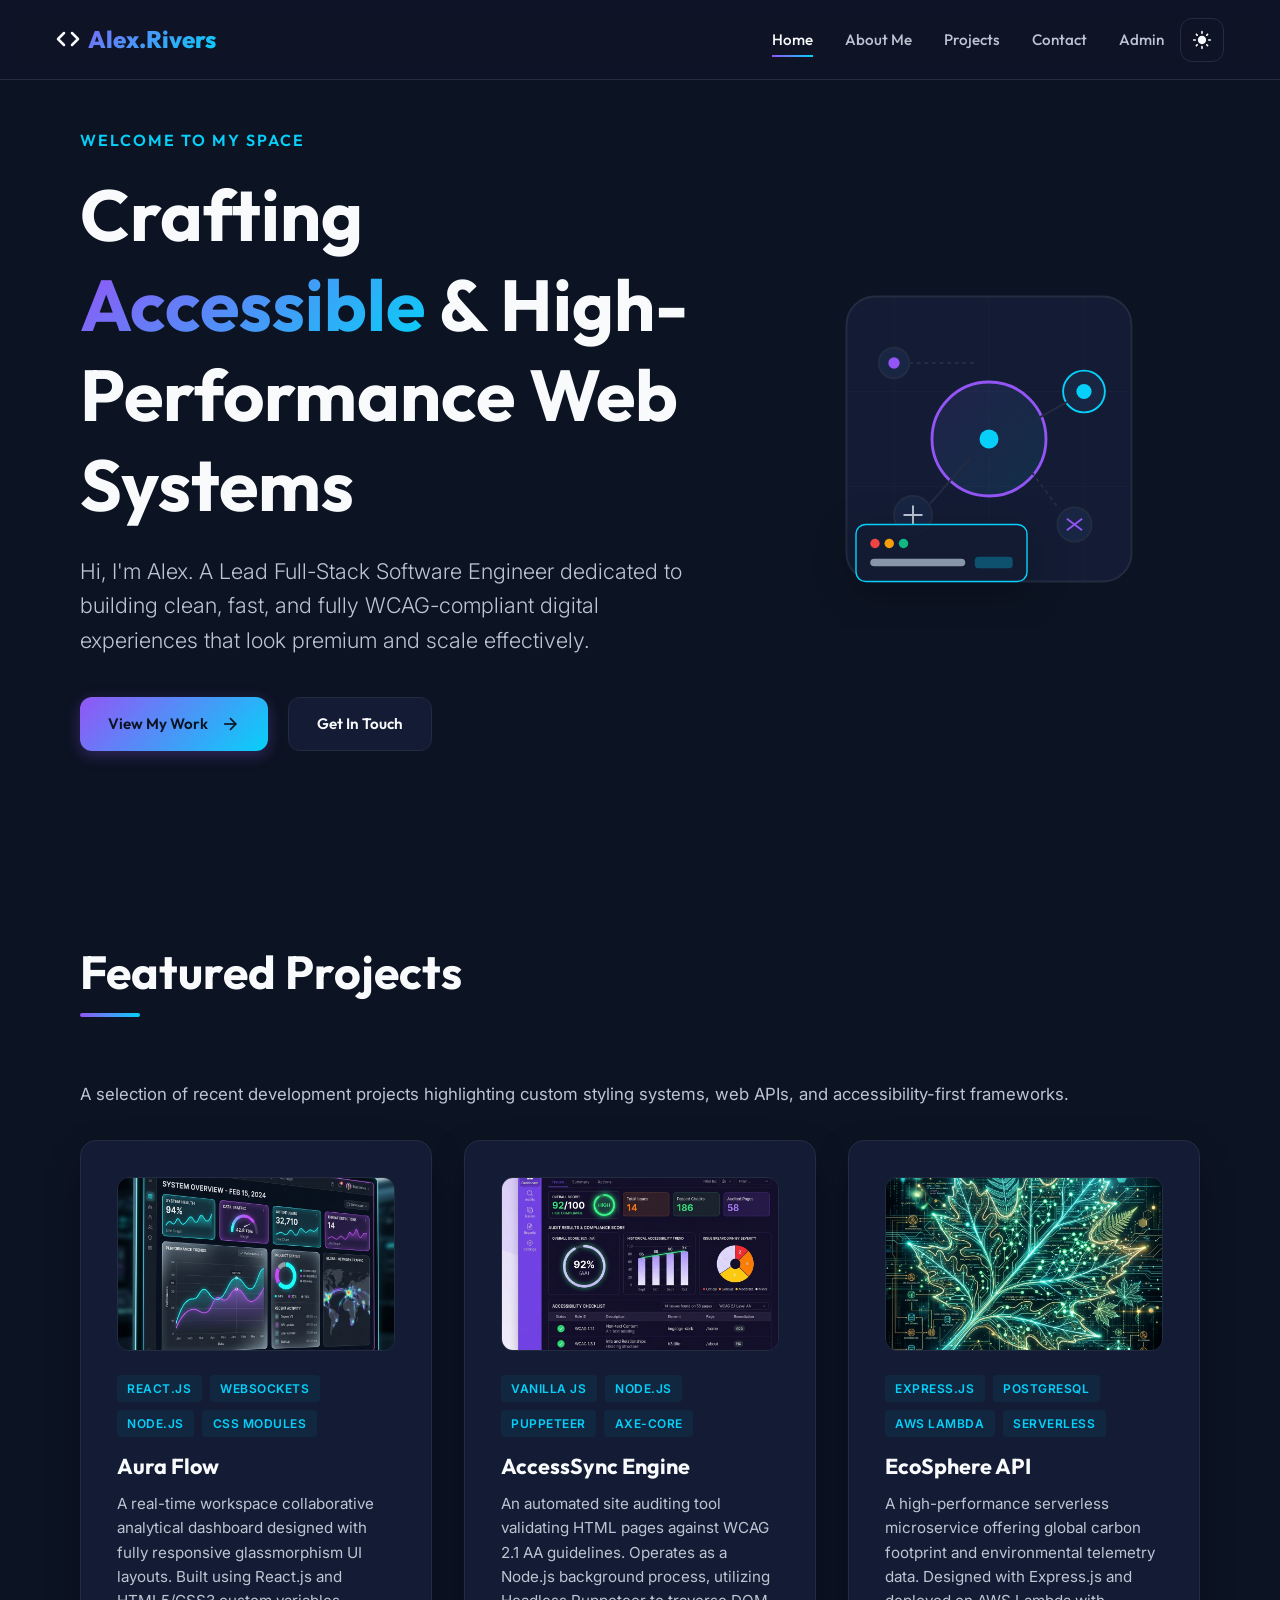
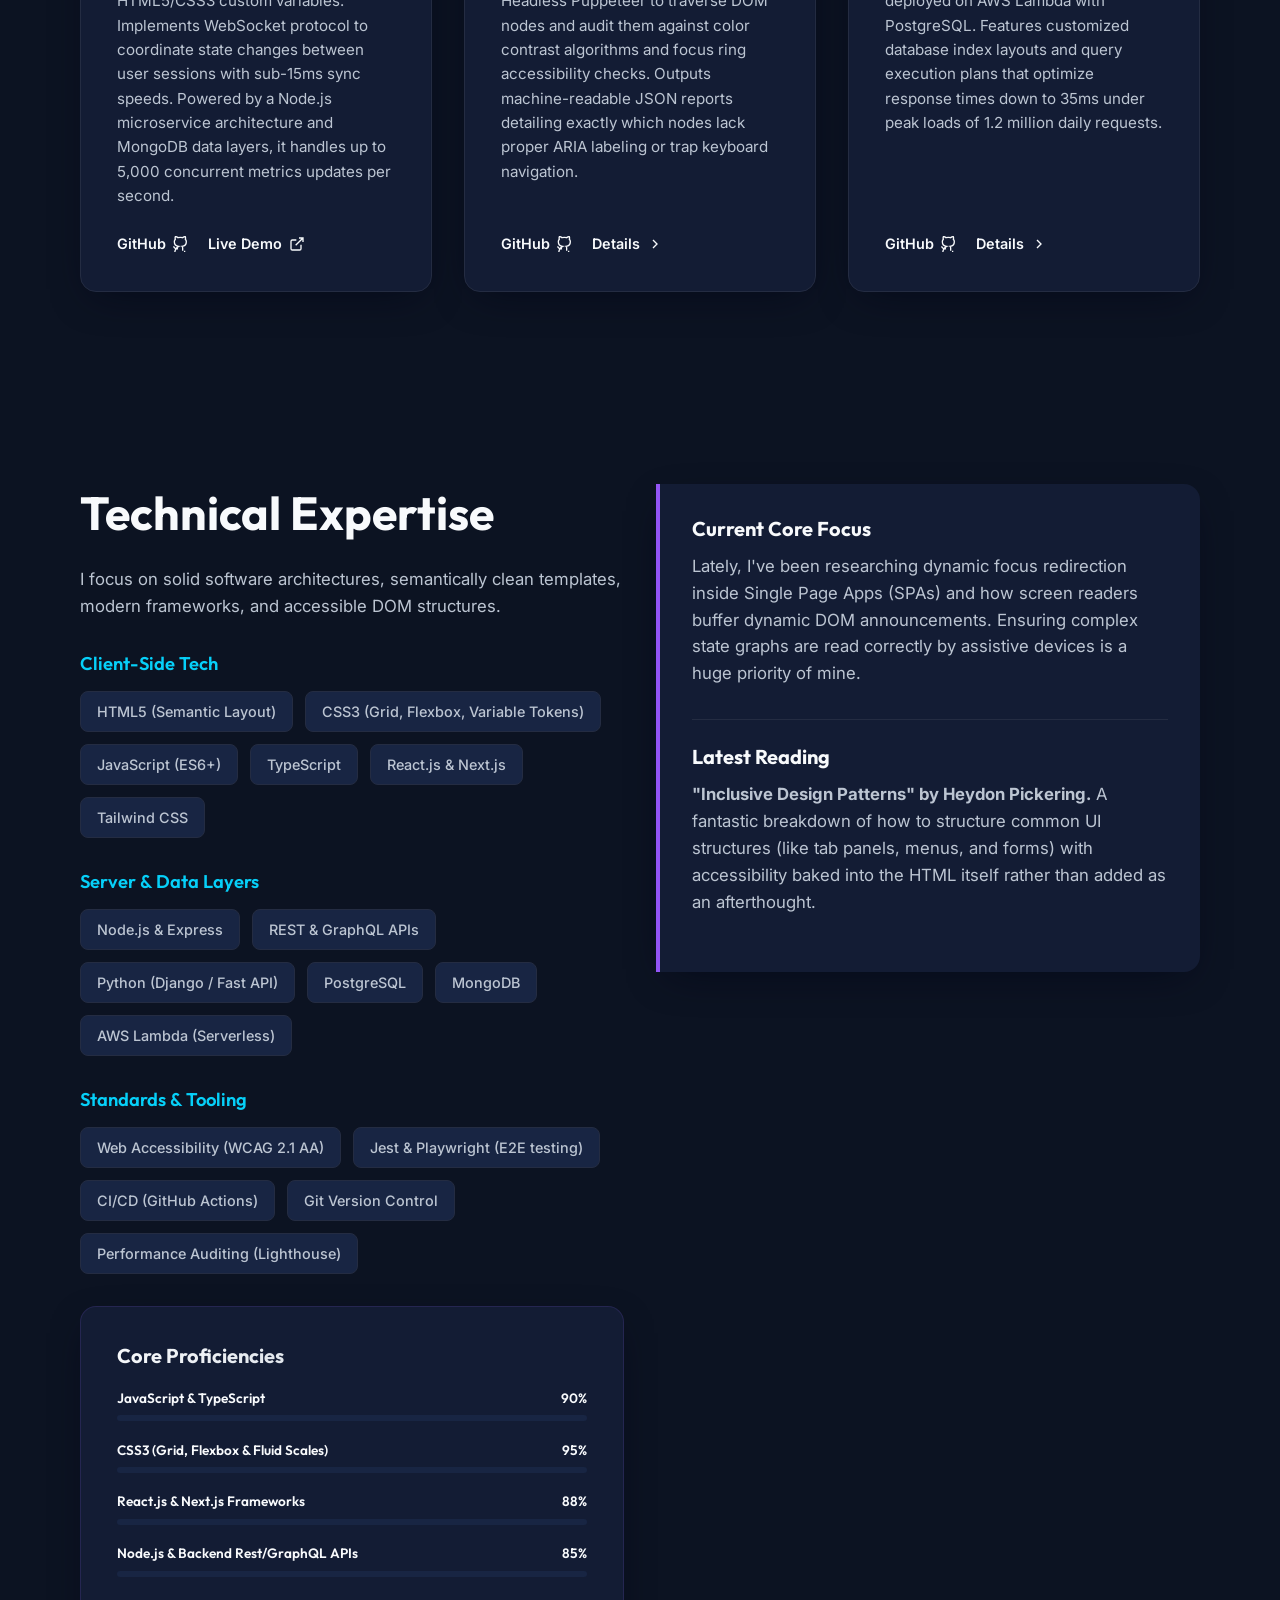
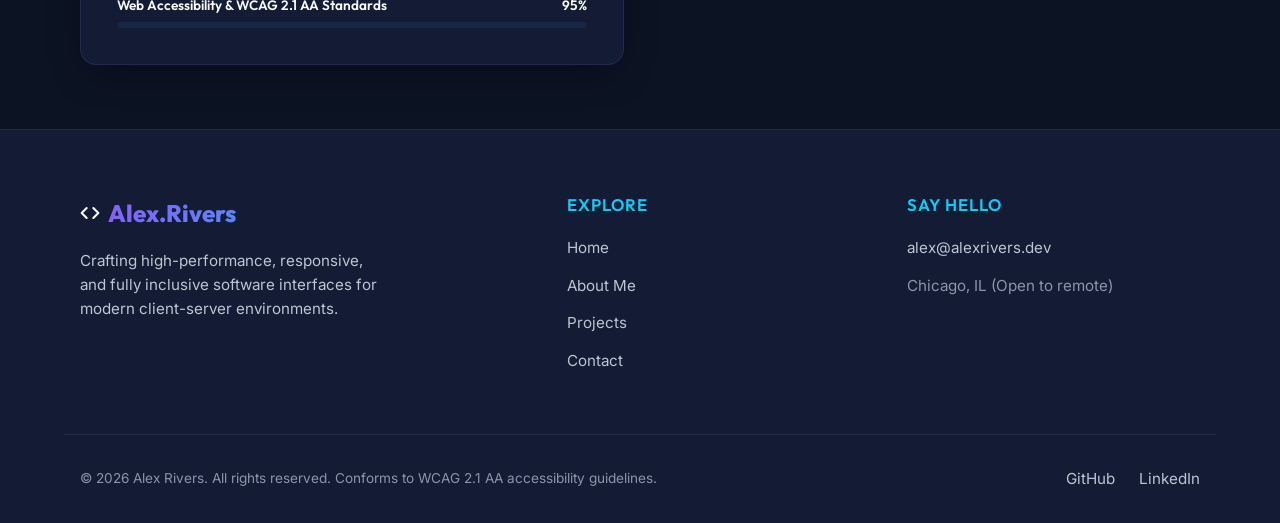
==== commit a18e0a86: "Portfolio updated with latest changes" ====
--- a/index.html
+++ b/index.html
@@ -281,6 +281,69 @@
             </ul>
           </div>
         </div>
+
+        <!-- Animated Skill Progress Indicators (Core Proficiencies) -->
+        <div class="proficiency-container card glass-panel" style="margin-top: 2rem; border-color: rgba(var(--accent-primary-rgb), 0.15);">
+          <h3 style="font-size: 1.25rem; margin-bottom: 1.25rem; background: linear-gradient(135deg, var(--text-primary), var(--text-secondary)); -webkit-background-clip: text; -webkit-text-fill-color: transparent;">Core Proficiencies</h3>
+          <div class="skill-progress-wrapper" style="display: flex; flex-direction: column; gap: 1.15rem;">
+            
+            <!-- JavaScript & TypeScript -->
+            <div class="skill-progress-item">
+              <div class="skill-progress-info" style="display: flex; justify-content: space-between; font-size: 0.85rem; font-weight: 600; margin-bottom: 0.35rem; font-family: var(--font-heading);">
+                <span>JavaScript & TypeScript</span>
+                <span class="skill-percent-label">90%</span>
+              </div>
+              <div class="skill-progress-bar-bg" style="background-color: var(--bg-tertiary); height: 6px; border-radius: 3px; overflow: hidden;" aria-hidden="true">
+                <div class="skill-progress-bar-fill" data-progress="90%" style="width: 0%; background: linear-gradient(90deg, var(--accent-primary), var(--accent-secondary)); height: 100%; border-radius: 3px; transition: width 1.2s cubic-bezier(0.16, 1, 0.3, 1);"></div>
+              </div>
+            </div>
+
+            <!-- CSS Grid / Flexbox / Responsive Architecture -->
+            <div class="skill-progress-item">
+              <div class="skill-progress-info" style="display: flex; justify-content: space-between; font-size: 0.85rem; font-weight: 600; margin-bottom: 0.35rem; font-family: var(--font-heading);">
+                <span>CSS3 (Grid, Flexbox & Fluid Scales)</span>
+                <span class="skill-percent-label">95%</span>
+              </div>
+              <div class="skill-progress-bar-bg" style="background-color: var(--bg-tertiary); height: 6px; border-radius: 3px; overflow: hidden;" aria-hidden="true">
+                <div class="skill-progress-bar-fill" data-progress="95%" style="width: 0%; background: linear-gradient(90deg, var(--accent-primary), var(--accent-secondary)); height: 100%; border-radius: 3px; transition: width 1.2s cubic-bezier(0.16, 1, 0.3, 1);"></div>
+              </div>
+            </div>
+
+            <!-- React & Next.js Frameworks -->
+            <div class="skill-progress-item">
+              <div class="skill-progress-info" style="display: flex; justify-content: space-between; font-size: 0.85rem; font-weight: 600; margin-bottom: 0.35rem; font-family: var(--font-heading);">
+                <span>React.js & Next.js Frameworks</span>
+                <span class="skill-percent-label">88%</span>
+              </div>
+              <div class="skill-progress-bar-bg" style="background-color: var(--bg-tertiary); height: 6px; border-radius: 3px; overflow: hidden;" aria-hidden="true">
+                <div class="skill-progress-bar-fill" data-progress="88%" style="width: 0%; background: linear-gradient(90deg, var(--accent-primary), var(--accent-secondary)); height: 100%; border-radius: 3px; transition: width 1.2s cubic-bezier(0.16, 1, 0.3, 1);"></div>
+              </div>
+            </div>
+
+            <!-- Node.js & Server-Side APIs -->
+            <div class="skill-progress-item">
+              <div class="skill-progress-info" style="display: flex; justify-content: space-between; font-size: 0.85rem; font-weight: 600; margin-bottom: 0.35rem; font-family: var(--font-heading);">
+                <span>Node.js & Backend Rest/GraphQL APIs</span>
+                <span class="skill-percent-label">85%</span>
+              </div>
+              <div class="skill-progress-bar-bg" style="background-color: var(--bg-tertiary); height: 6px; border-radius: 3px; overflow: hidden;" aria-hidden="true">
+                <div class="skill-progress-bar-fill" data-progress="85%" style="width: 0%; background: linear-gradient(90deg, var(--accent-primary), var(--accent-secondary)); height: 100%; border-radius: 3px; transition: width 1.2s cubic-bezier(0.16, 1, 0.3, 1);"></div>
+              </div>
+            </div>
+
+            <!-- Web Accessibility & WCAG Compliance -->
+            <div class="skill-progress-item">
+              <div class="skill-progress-info" style="display: flex; justify-content: space-between; font-size: 0.85rem; font-weight: 600; margin-bottom: 0.35rem; font-family: var(--font-heading);">
+                <span>Web Accessibility & WCAG 2.1 AA Standards</span>
+                <span class="skill-percent-label">95%</span>
+              </div>
+              <div class="skill-progress-bar-bg" style="background-color: var(--bg-tertiary); height: 6px; border-radius: 3px; overflow: hidden;" aria-hidden="true">
+                <div class="skill-progress-bar-fill" data-progress="95%" style="width: 0%; background: linear-gradient(90deg, var(--accent-primary), var(--accent-secondary)); height: 100%; border-radius: 3px; transition: width 1.2s cubic-bezier(0.16, 1, 0.3, 1);"></div>
+              </div>
+            </div>
+
+          </div>
+        </div>
       </div>
 
       <!-- Semantic Sidebar (Aside element) -->
